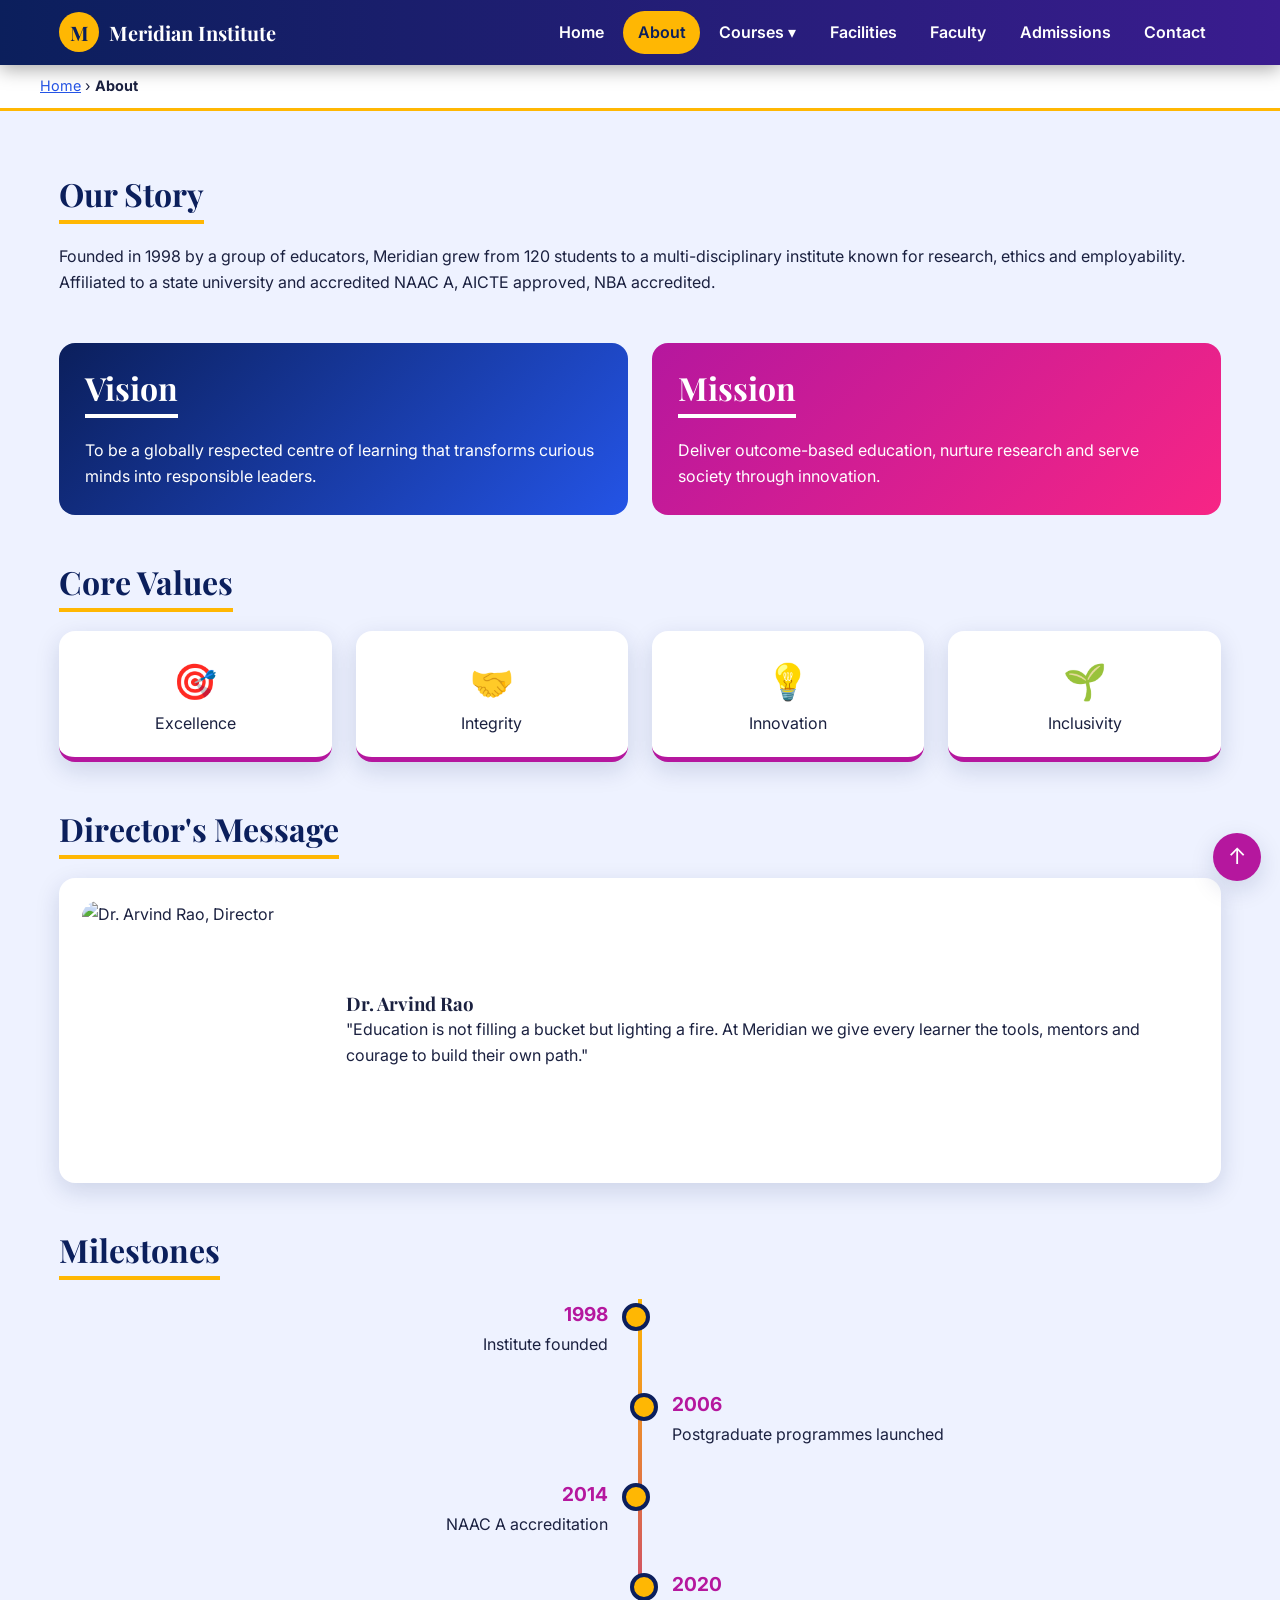
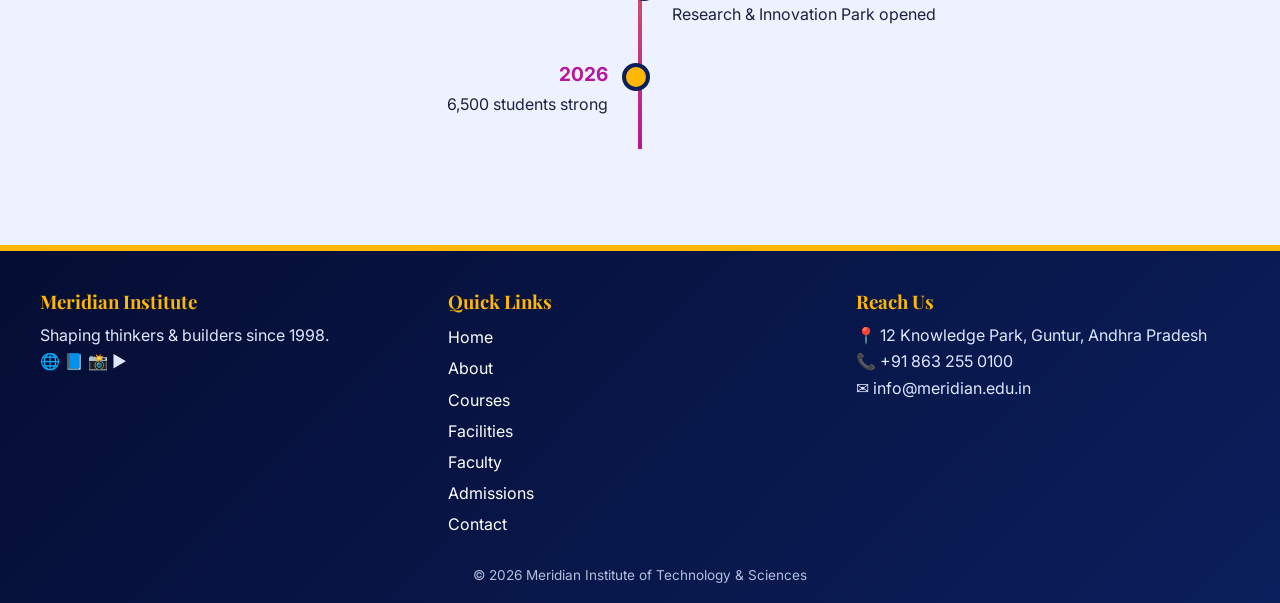
==== about.html @ 03dd06f4 "first commit" ====
<!DOCTYPE html><html lang="en"><head><meta charset="utf-8"><meta name="viewport" content="width=device-width,initial-scale=1"><title>About | Meridian Institute of Technology &amp; Sciences</title>
<link rel="preconnect" href="https://fonts.googleapis.com"><link href="https://fonts.googleapis.com/css2?family=Inter:wght@400;600;700&family=Playfair+Display:wght@700&display=swap" rel="stylesheet"><link rel="stylesheet" href="styles.css"></head>
<body><a id="top"></a><header><div class="bar"><a class="logo" href="index.html"><b>M</b>Meridian Institute</a>
<input type="checkbox" id="mt"><label class="burger" for="mt" aria-label="Menu">☰</label>
<nav aria-label="Main"><ul><li><a href="index.html">Home</a></li><li><a href="about.html" class="active">About</a></li>
<li class="dd"><a href="courses.html">Courses ▾</a><ul class="sub"><li><a href="courses.html">Undergraduate</a></li><li><a href="courses.html">Postgraduate</a></li><li><a href="courses.html">Diploma</a></li></ul></li>
<li><a href="facilities.html">Facilities</a></li><li><a href="faculty.html">Faculty</a></li><li><a href="admissions.html">Admissions</a></li><li><a href="contact.html">Contact</a></li></ul></nav></div></header>
<div class="crumb"><p><a href="index.html">Home</a> &rsaquo; <b>About</b></p></div>
<main><section><h2>Our Story</h2><p>Founded in 1998 by a group of educators, Meridian grew from 120 students to a multi-disciplinary institute known for research, ethics and employability. Affiliated to a state university and accredited NAAC A, AICTE approved, NBA accredited.</p></section>
<section class="vm"><div><h2 style="color:#fff;border-color:#fff">Vision</h2><p>To be a globally respected centre of learning that transforms curious minds into responsible leaders.</p></div><div><h2 style="color:#fff;border-color:#fff">Mission</h2><p>Deliver outcome-based education, nurture research and serve society through innovation.</p></div></section>
<section><h2>Core Values</h2><div class="g"><div class="info"><i>🎯</i>Excellence</div><div class="info"><i>🤝</i>Integrity</div><div class="info"><i>💡</i>Innovation</div><div class="info"><i>🌱</i>Inclusivity</div></div></section>
<section><h2>Director's Message</h2><div class="msg"><img src="https://images.unsplash.com/photo-1560250097-0b93528c311a?auto=format&fit=crop&w=500&q=70" alt="Dr. Arvind Rao, Director"><div><h3>Dr. Arvind Rao</h3><p>"Education is not filling a bucket but lighting a fire. At Meridian we give every learner the tools, mentors and courage to build their own path."</p></div></div></section>
<section><h2>Milestones</h2><ul class="tl"><li><b>1998</b><br>Institute founded</li><li><b>2006</b><br>Postgraduate programmes launched</li><li><b>2014</b><br>NAAC A accreditation</li><li><b>2020</b><br>Research &amp; Innovation Park opened</li><li><b>2026</b><br>6,500 students strong</li></ul></section></main>
<footer><div class="fg"><div><h3>Meridian Institute</h3><p>Shaping thinkers &amp; builders since 1998.</p><p>🌐 📘 📸 ▶️</p></div>
<div><h3>Quick Links</h3><a href="index.html">Home</a><a href="about.html">About</a><a href="courses.html">Courses</a><a href="facilities.html">Facilities</a><a href="faculty.html">Faculty</a><a href="admissions.html">Admissions</a><a href="contact.html">Contact</a></div>
<div><h3>Reach Us</h3><p>📍 12 Knowledge Park, Guntur, Andhra Pradesh</p><p>📞 +91 863 255 0100</p><p>✉️ info@meridian.edu.in</p></div></div>
<p class="cp">© 2026 Meridian Institute of Technology &amp; Sciences</p></footer><a class="btt" href="#top" aria-label="Back to top">↑</a></body></html>
---- styles.css ----
:root{--navy:#0b1f5c;--blue:#2454e6;--gold:#ffb703;--mar:#b5179e;--teal:#06b6a4;--bg:#eef2ff;--card:#fff;--tx:#1b2140;--r:16px;--sh:0 8px 24px rgba(11,31,92,.15)}
@media(prefers-color-scheme:dark){:root{--bg:#0a1030;--card:#151d4a;--tx:#e9edff}}
*{box-sizing:border-box;margin:0}html{scroll-behavior:smooth}
body{font:16px/1.65 Inter,system-ui,sans-serif;background:var(--bg);color:var(--tx);overflow-x:hidden}
h1,h2,h3{font-family:'Playfair Display',Georgia,serif;line-height:1.2}
img{max-width:100%;display:block;object-fit:cover}a{color:var(--blue)}
:focus-visible{outline:3px solid var(--gold);outline-offset:2px}
header{position:sticky;top:0;z-index:50;background:linear-gradient(90deg,var(--navy),#3a1c8f);backdrop-filter:blur(8px);box-shadow:0 4px 18px rgba(0,0,0,.35)}
.bar{max-width:1200px;margin:auto;padding:.7rem 1.2rem;display:flex;align-items:center;justify-content:space-between;flex-wrap:wrap}
.logo{color:#fff;text-decoration:none;font:700 1.25rem 'Playfair Display',serif;display:flex;gap:.6rem;align-items:center}
.logo b{background:var(--gold);color:var(--navy);width:40px;height:40px;border-radius:50%;display:grid;place-items:center}
#mt{display:none}.burger{display:none;color:#fff;font-size:1.8rem;cursor:pointer}
nav ul{list-style:none;padding:0;display:flex;gap:.3rem}nav li{position:relative}
nav a{color:#fff;text-decoration:none;padding:.5rem .9rem;border-radius:99px;display:block;font-weight:600;transition:.3s}
nav a:hover{background:rgba(255,255,255,.2)}nav a.active{background:var(--gold);color:var(--navy)}
.sub{position:absolute;top:100%;left:0;min-width:180px;background:var(--navy);border-radius:12px;padding:.4rem;opacity:0;visibility:hidden;transform:translateY(8px);transition:.3s}
.dd:hover .sub,.dd:focus-within .sub{opacity:1;visibility:visible;transform:none}
.crumb{background:var(--card);padding:.6rem 1.2rem;font-size:.9rem;border-bottom:3px solid var(--gold)}.crumb>*{max-width:1200px;margin:auto}
main{max-width:1200px;margin:auto;padding:1rem 1.2rem 3rem}
section{margin:3rem 0}h2{font-size:2rem;color:var(--navy);margin-bottom:1.2rem;padding-bottom:.4rem;border-bottom:4px solid var(--gold);display:inline-block}
@media(prefers-color-scheme:dark){h2{color:#fff}}
.hero{min-height:75vh;display:grid;place-items:center;text-align:center;color:#fff;padding:2rem;background:linear-gradient(135deg,rgba(11,31,92,.85),rgba(181,23,158,.6)),var(--img) center/cover}
.hero h1{font-size:clamp(2.2rem,6vw,4rem);animation:up 1s both}.hero p{font-size:1.3rem;margin:1rem 0 1.6rem;animation:up 1s .3s both}
.hero.s{min-height:38vh}
@keyframes up{from{opacity:0;transform:translateY(30px)}to{opacity:1;transform:none}}
.btn{display:inline-block;padding:.8rem 1.6rem;border-radius:99px;font-weight:700;text-decoration:none;border:2px solid var(--gold);background:var(--gold);color:var(--navy);margin:.3rem;transition:.3s;cursor:pointer;font-size:1rem}
.btn:hover{transform:translateY(-3px);box-shadow:0 8px 18px rgba(255,183,3,.5)}.btn:active{transform:none}
.btn.o{background:transparent;color:#fff}.btn.o:hover{background:#fff;color:var(--navy)}
.stats{display:flex;flex-wrap:wrap;background:linear-gradient(90deg,var(--mar),var(--blue),var(--teal));border-radius:var(--r);color:#fff;box-shadow:var(--sh);margin-top:-2.5rem;position:relative}
.stats div{flex:1;min-width:150px;text-align:center;padding:1.4rem}.stats b{display:block;font:700 2.4rem 'Playfair Display',serif;color:var(--gold)}
.g{display:grid;grid-template-columns:repeat(auto-fit,minmax(250px,1fr));gap:1.5rem}
.card{background:var(--card);border-radius:var(--r);overflow:hidden;box-shadow:var(--sh);border-top:5px solid var(--mar);transition:.35s;animation:up .8s both}
.card:nth-child(3n+2){border-color:var(--blue)}.card:nth-child(3n){border-color:var(--teal)}
.card:hover{transform:translateY(-8px);box-shadow:0 16px 34px rgba(36,84,230,.3)}
.card figure{overflow:hidden;height:190px;background:var(--navy)}.card img{width:100%;height:100%;transition:.5s}.card:hover img{transform:scale(1.12)}
.cb{padding:1.1rem}.cb h3{margin-bottom:.4rem;color:var(--blue)}.cb .btn{padding:.4rem 1.1rem;margin:.6rem 0 0}
.vm{display:grid;grid-template-columns:repeat(auto-fit,minmax(280px,1fr));gap:1.5rem}
.vm div{padding:1.6rem;border-radius:var(--r);color:#fff;background:linear-gradient(135deg,var(--navy),var(--blue))}.vm div+div{background:linear-gradient(135deg,var(--mar),#f72585)}
.note{background:var(--card);border-left:6px solid var(--gold);padding:1rem 1.4rem;border-radius:12px;box-shadow:var(--sh)}.note li{margin:.4rem 0 .4rem 1rem}
.msg{display:grid;grid-template-columns:240px 1fr;gap:1.5rem;align-items:center;background:var(--card);padding:1.4rem;border-radius:var(--r);box-shadow:var(--sh)}.msg img{border-radius:var(--r);height:260px;width:100%}
.tl{list-style:none;padding:0;position:relative}.tl:before{content:"";position:absolute;left:50%;width:4px;top:0;bottom:0;background:linear-gradient(var(--gold),var(--mar));transform:translateX(-50%)}
.tl li{width:50%;padding:0 2rem 2rem 0;text-align:right;position:relative}.tl li:nth-child(even){margin-left:50%;padding:0 0 2rem 2rem;text-align:left}
.tl li:before{content:"";position:absolute;right:-10px;top:4px;width:20px;height:20px;border-radius:50%;background:var(--gold);border:4px solid var(--navy)}.tl li:nth-child(even):before{right:auto;left:-10px}
.tl b{color:var(--mar);font-size:1.2rem}
.tabs>input{display:none}.tabs label{display:inline-block;padding:.7rem 1.5rem;background:var(--card);border-radius:99px 99px 0 0;cursor:pointer;font-weight:700;box-shadow:var(--sh)}
.tabs .p{display:none;padding-top:1.5rem}
#t1:checked~.p1,#t2:checked~.p2,#t3:checked~.p3{display:block}
#t1:checked~label[for=t1],#t2:checked~label[for=t2],#t3:checked~label[for=t3]{background:var(--mar);color:#fff}
.tw{overflow:auto;max-height:440px;border-radius:var(--r);box-shadow:var(--sh)}table{width:100%;border-collapse:collapse;background:var(--card);min-width:620px}
th{position:sticky;top:0;background:var(--navy);color:#fff;text-align:left}th,td{padding:.8rem 1rem}
tbody tr:nth-child(even){background:rgba(36,84,230,.09)}tbody tr:hover{background:var(--gold);color:var(--navy)}
.steps{list-style:none;padding:0;counter-reset:s;display:grid;grid-template-columns:repeat(auto-fit,minmax(200px,1fr));gap:1.2rem}
.steps li{counter-increment:s;background:var(--card);padding:2.6rem 1rem 1rem;border-radius:var(--r);position:relative;box-shadow:var(--sh)}
.steps li:before{content:counter(s);position:absolute;top:-14px;left:1rem;width:44px;height:44px;border-radius:50%;background:linear-gradient(135deg,var(--mar),var(--blue));color:#fff;display:grid;place-items:center;font:700 1.3rem serif}
.chk{list-style:none;padding:0;columns:2 240px}.chk li:before{content:"✅ "}.chk li{margin:.4rem 0}
form{background:var(--card);padding:1.6rem;border-radius:var(--r);box-shadow:var(--sh);display:grid;grid-template-columns:repeat(auto-fit,minmax(240px,1fr));gap:1rem;border-top:6px solid var(--teal)}
label{font-weight:600;display:block}.w{grid-column:1/-1}
input:not([type=radio],[type=checkbox]),select,textarea{width:100%;padding:.7rem;border:2px solid #b8c2e8;border-radius:10px;font:inherit;background:var(--bg);color:var(--tx);transition:.3s}
input:focus,select:focus,textarea:focus{border-color:var(--blue);box-shadow:0 0 0 4px rgba(36,84,230,.3);outline:0}
input:not(:placeholder-shown):valid,textarea:not(:placeholder-shown):valid{border-color:#16a34a;background:#dcfce7;color:#111}
input:not(:placeholder-shown):invalid,textarea:not(:placeholder-shown):invalid{border-color:#dc2626;background:#fee2e2;color:#111}
details{background:var(--card);margin:.6rem 0;border-radius:12px;box-shadow:var(--sh);border-left:6px solid var(--gold)}
summary{padding:1rem;cursor:pointer;font-weight:700;color:var(--mar)}details[open] summary{background:rgba(255,183,3,.2)}details p{padding:0 1rem 1rem}
.fc figure{position:relative}.ov{position:absolute;inset:0;background:linear-gradient(transparent,rgba(11,31,92,.95));color:#fff;padding:1rem;display:flex;align-items:flex-end;opacity:0;transition:.4s;font-size:.9rem}.fc:hover .ov,.fc:focus-within .ov{opacity:1}
.fc figure{height:250px}
.gal a img{height:170px;width:100%;border-radius:12px;transition:.3s}.gal a:hover img{transform:scale(1.05);box-shadow:var(--sh)}
.gal{display:grid;grid-template-columns:repeat(auto-fit,minmax(180px,1fr));gap:1rem}
.lbx{display:none;position:fixed;inset:0;z-index:99;background:rgba(5,10,40,.94);place-items:center}.lbx:target{display:grid}
.lbx img{max-height:80vh;border:6px solid var(--gold);border-radius:12px}.lbx a{color:#fff;font-size:1.3rem;display:block;text-align:center;margin-top:1rem}
.info{background:var(--card);padding:1.3rem;border-radius:var(--r);box-shadow:var(--sh);text-align:center;border-bottom:5px solid var(--mar)}.info i{font-size:2.2rem;font-style:normal;display:block}
iframe{width:100%;height:340px;border:0;border-radius:var(--r);box-shadow:var(--sh)}
footer{background:linear-gradient(135deg,#050d33,var(--navy));color:#dfe6ff;padding:2.5rem 1.2rem 1rem;border-top:6px solid var(--gold)}
.fg{max-width:1200px;margin:auto;display:grid;grid-template-columns:repeat(auto-fit,minmax(220px,1fr));gap:1.5rem}footer h3{color:var(--gold);margin-bottom:.5rem}footer a{color:#fff;display:block;text-decoration:none;padding:.15rem 0}footer a:hover{color:var(--gold)}
.cp{text-align:center;margin-top:1.5rem;font-size:.85rem;opacity:.8}
.btt{position:fixed;right:1.2rem;bottom:1.2rem;width:48px;height:48px;border-radius:50%;background:var(--mar);color:#fff;display:grid;place-items:center;text-decoration:none;font-size:1.4rem;box-shadow:var(--sh);z-index:40;transition:.3s}.btt:hover{background:var(--gold);color:var(--navy)}
@media(max-width:860px){.burger{display:block}nav{width:100%}nav ul{flex-direction:column;max-height:0;overflow:hidden;transition:max-height .5s}
#mt:checked~nav ul{max-height:600px}.sub{position:static;opacity:1;visibility:visible;transform:none;background:rgba(255,255,255,.1)}
.msg{grid-template-columns:1fr}.tl:before{left:12px}.tl li,.tl li:nth-child(even){width:100%;margin:0;padding:0 0 1.5rem 2.4rem;text-align:left}.tl li:before,.tl li:nth-child(even):before{left:2px;right:auto}}
@media print{header,footer,.btt,.crumb,.burger,form,iframe{display:none}body{background:#fff;color:#000}.tw{max-height:none;overflow:visible}th{background:#ddd;color:#000;position:static}}
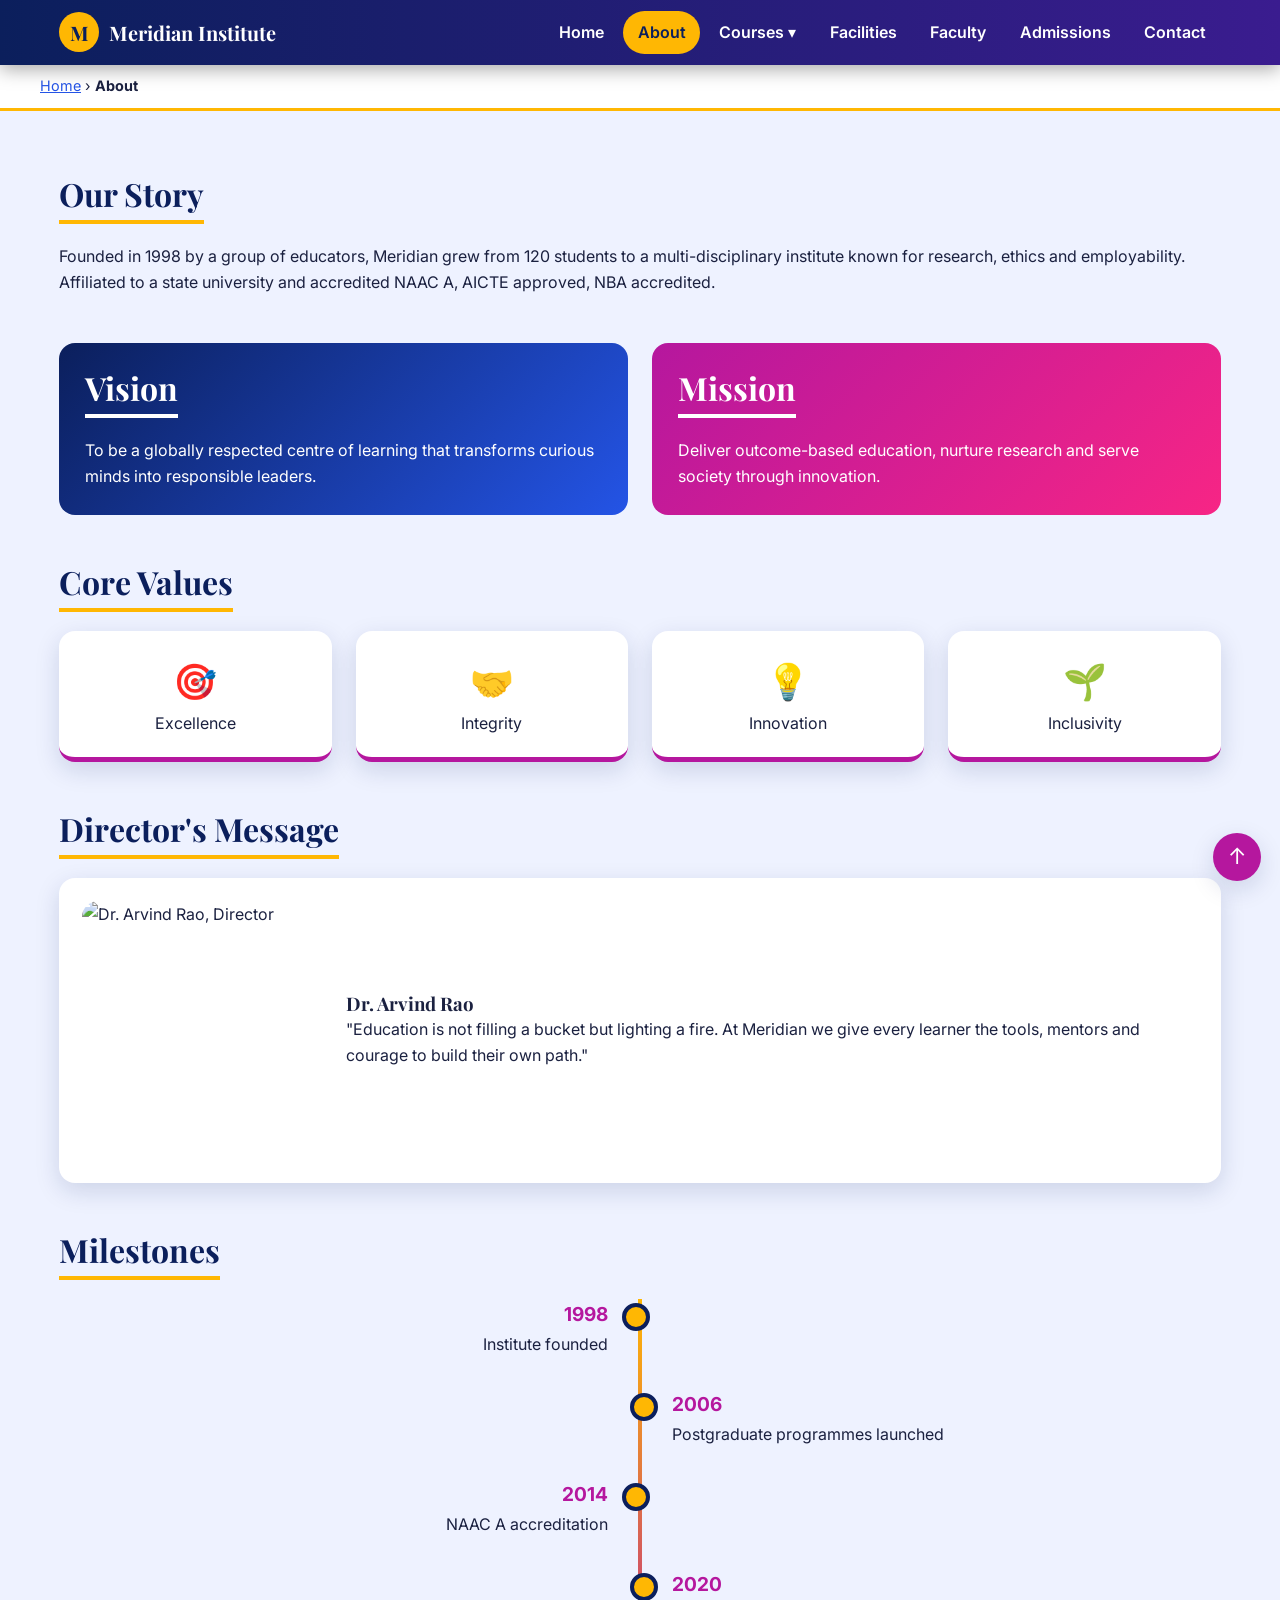
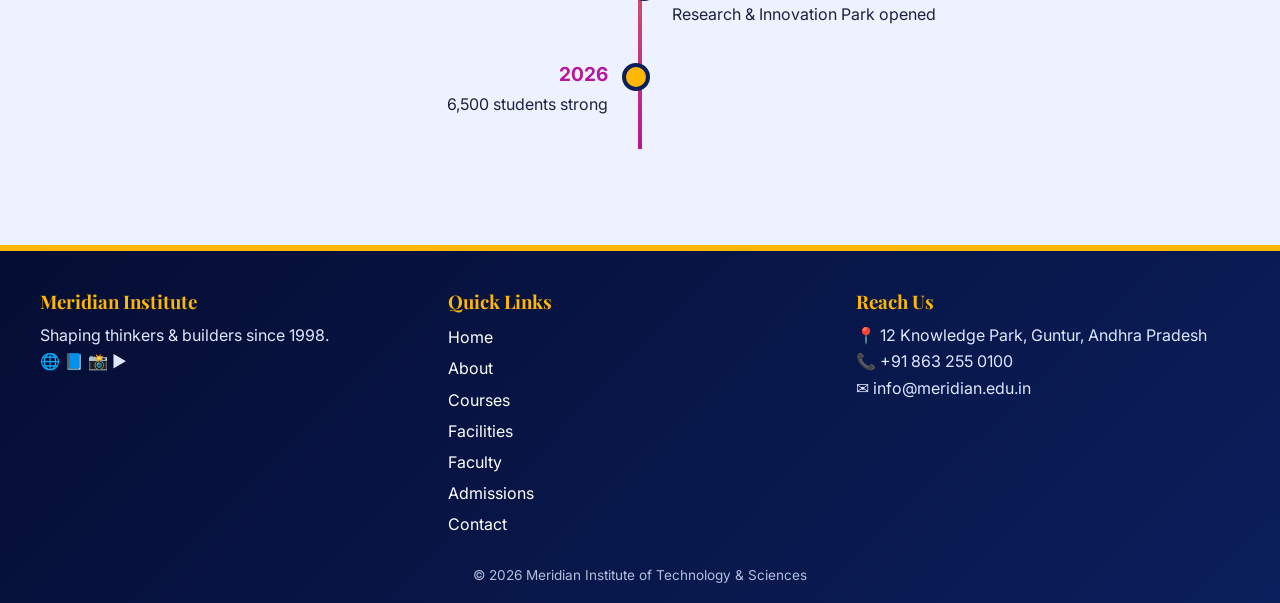
==== commit 7025c30d: "latest commit" ====
--- a/about.html
+++ b/about.html
@@ -1,17 +1,171 @@
-<!DOCTYPE html><html lang="en"><head><meta charset="utf-8"><meta name="viewport" content="width=device-width,initial-scale=1"><title>About | Meridian Institute of Technology &amp; Sciences</title>
-<link rel="preconnect" href="https://fonts.googleapis.com"><link href="https://fonts.googleapis.com/css2?family=Inter:wght@400;600;700&family=Playfair+Display:wght@700&display=swap" rel="stylesheet"><link rel="stylesheet" href="styles.css"></head>
-<body><a id="top"></a><header><div class="bar"><a class="logo" href="index.html"><b>M</b>Meridian Institute</a>
-<input type="checkbox" id="mt"><label class="burger" for="mt" aria-label="Menu">☰</label>
-<nav aria-label="Main"><ul><li><a href="index.html">Home</a></li><li><a href="about.html" class="active">About</a></li>
-<li class="dd"><a href="courses.html">Courses ▾</a><ul class="sub"><li><a href="courses.html">Undergraduate</a></li><li><a href="courses.html">Postgraduate</a></li><li><a href="courses.html">Diploma</a></li></ul></li>
-<li><a href="facilities.html">Facilities</a></li><li><a href="faculty.html">Faculty</a></li><li><a href="admissions.html">Admissions</a></li><li><a href="contact.html">Contact</a></li></ul></nav></div></header>
-<div class="crumb"><p><a href="index.html">Home</a> &rsaquo; <b>About</b></p></div>
-<main><section><h2>Our Story</h2><p>Founded in 1998 by a group of educators, Meridian grew from 120 students to a multi-disciplinary institute known for research, ethics and employability. Affiliated to a state university and accredited NAAC A, AICTE approved, NBA accredited.</p></section>
-<section class="vm"><div><h2 style="color:#fff;border-color:#fff">Vision</h2><p>To be a globally respected centre of learning that transforms curious minds into responsible leaders.</p></div><div><h2 style="color:#fff;border-color:#fff">Mission</h2><p>Deliver outcome-based education, nurture research and serve society through innovation.</p></div></section>
-<section><h2>Core Values</h2><div class="g"><div class="info"><i>🎯</i>Excellence</div><div class="info"><i>🤝</i>Integrity</div><div class="info"><i>💡</i>Innovation</div><div class="info"><i>🌱</i>Inclusivity</div></div></section>
-<section><h2>Director's Message</h2><div class="msg"><img src="https://images.unsplash.com/photo-1560250097-0b93528c311a?auto=format&fit=crop&w=500&q=70" alt="Dr. Arvind Rao, Director"><div><h3>Dr. Arvind Rao</h3><p>"Education is not filling a bucket but lighting a fire. At Meridian we give every learner the tools, mentors and courage to build their own path."</p></div></div></section>
-<section><h2>Milestones</h2><ul class="tl"><li><b>1998</b><br>Institute founded</li><li><b>2006</b><br>Postgraduate programmes launched</li><li><b>2014</b><br>NAAC A accreditation</li><li><b>2020</b><br>Research &amp; Innovation Park opened</li><li><b>2026</b><br>6,500 students strong</li></ul></section></main>
-<footer><div class="fg"><div><h3>Meridian Institute</h3><p>Shaping thinkers &amp; builders since 1998.</p><p>🌐 📘 📸 ▶️</p></div>
-<div><h3>Quick Links</h3><a href="index.html">Home</a><a href="about.html">About</a><a href="courses.html">Courses</a><a href="facilities.html">Facilities</a><a href="faculty.html">Faculty</a><a href="admissions.html">Admissions</a><a href="contact.html">Contact</a></div>
-<div><h3>Reach Us</h3><p>📍 12 Knowledge Park, Guntur, Andhra Pradesh</p><p>📞 +91 863 255 0100</p><p>✉️ info@meridian.edu.in</p></div></div>
-<p class="cp">© 2026 Meridian Institute of Technology &amp; Sciences</p></footer><a class="btt" href="#top" aria-label="Back to top">↑</a></body></html>
+<!doctype html>
+<html lang="en">
+  <head>
+    <meta charset="utf-8" />
+    <meta name="viewport" content="width=device-width,initial-scale=1" />
+    <title>About | Meridian Institute of Technology &amp; Sciences</title>
+    <link rel="preconnect" href="https://fonts.googleapis.com" />
+    <link
+      href="https://fonts.googleapis.com/css2?family=Inter:wght@400;600;700&family=Playfair+Display:wght@700&display=swap"
+      rel="stylesheet"
+    />
+    <link rel="stylesheet" href="styles.css" />
+  </head>
+  <body>
+    <a id="top"></a>
+    <header>
+      <div class="bar">
+        <a class="logo" href="index.html">
+          <b>M</b>
+          Meridian Institute
+        </a>
+        <input type="checkbox" id="mt" />
+        <label class="burger" for="mt" aria-label="Menu">☰</label>
+        <nav aria-label="Main">
+          <ul>
+            <li><a href="index.html">Home</a></li>
+            <li><a href="about.html" class="active">About</a></li>
+            <li class="dd">
+              <a href="courses.html">Courses ▾</a>
+              <ul class="sub">
+                <li><a href="courses.html">Undergraduate</a></li>
+                <li><a href="courses.html">Postgraduate</a></li>
+                <li><a href="courses.html">Diploma</a></li>
+              </ul>
+            </li>
+            <li><a href="facilities.html">Facilities</a></li>
+            <li><a href="faculty.html">Faculty</a></li>
+            <li><a href="admissions.html">Admissions</a></li>
+            <li><a href="contact.html">Contact</a></li>
+          </ul>
+        </nav>
+      </div>
+    </header>
+    <div class="crumb">
+      <p>
+        <a href="index.html">Home</a>
+        &rsaquo;
+        <b>About</b>
+      </p>
+    </div>
+    <main>
+      <section>
+        <h2>Our Story</h2>
+        <p>
+          Founded in 1998 by a group of educators, Meridian grew from 120 students to a
+          multi-disciplinary institute known for research, ethics and employability. Affiliated to a
+          state university and accredited NAAC A, AICTE approved, NBA accredited.
+        </p>
+      </section>
+      <section class="vm">
+        <div>
+          <h2 style="color: #fff; border-color: #fff">Vision</h2>
+          <p>
+            To be a globally respected centre of learning that transforms curious minds into
+            responsible leaders.
+          </p>
+        </div>
+        <div>
+          <h2 style="color: #fff; border-color: #fff">Mission</h2>
+          <p>
+            Deliver outcome-based education, nurture research and serve society through innovation.
+          </p>
+        </div>
+      </section>
+      <section>
+        <h2>Core Values</h2>
+        <div class="g">
+          <div class="info">
+            <i>🎯</i>
+            Excellence
+          </div>
+          <div class="info">
+            <i>🤝</i>
+            Integrity
+          </div>
+          <div class="info">
+            <i>💡</i>
+            Innovation
+          </div>
+          <div class="info">
+            <i>🌱</i>
+            Inclusivity
+          </div>
+        </div>
+      </section>
+      <section>
+        <h2>Director's Message</h2>
+        <div class="msg">
+          <img
+            src="https://randomuser.me/api/portraits/men/75.jpg"
+            alt="Dr. Arvind Rao, Director"
+          />
+          <div>
+            <h3>Dr. Arvind Rao</h3>
+            <p>
+              "Education is not filling a bucket but lighting a fire. At Meridian we give every
+              learner the tools, mentors and courage to build their own path."
+            </p>
+          </div>
+        </div>
+      </section>
+      <section>
+        <h2>Milestones</h2>
+        <ul class="tl">
+          <li>
+            <b>1998</b>
+            <br />
+            Institute founded
+          </li>
+          <li>
+            <b>2006</b>
+            <br />
+            Postgraduate programmes launched
+          </li>
+          <li>
+            <b>2014</b>
+            <br />
+            NAAC A accreditation
+          </li>
+          <li>
+            <b>2020</b>
+            <br />
+            Research &amp; Innovation Park opened
+          </li>
+          <li>
+            <b>2026</b>
+            <br />
+            6,500 students strong
+          </li>
+        </ul>
+      </section>
+    </main>
+    <footer>
+      <div class="fg">
+        <div>
+          <h3>Meridian Institute</h3>
+          <p>Shaping thinkers &amp; builders since 1998.</p>
+          <p>🌐 📘 📸 ▶️</p>
+        </div>
+        <div>
+          <h3>Quick Links</h3>
+          <a href="index.html">Home</a>
+          <a href="about.html">About</a>
+          <a href="courses.html">Courses</a>
+          <a href="facilities.html">Facilities</a>
+          <a href="faculty.html">Faculty</a>
+          <a href="admissions.html">Admissions</a>
+          <a href="contact.html">Contact</a>
+        </div>
+        <div>
+          <h3>Reach Us</h3>
+          <p>📍 12 Knowledge Park, Guntur, Andhra Pradesh</p>
+          <p>📞 +91 863 255 0100</p>
+          <p>✉️ info@meridian.edu.in</p>
+        </div>
+      </div>
+      <p class="cp">© 2026 Meridian Institute of Technology &amp; Sciences</p>
+    </footer>
+    <a class="btt" href="#top" aria-label="Back to top">↑</a>
+  </body>
+</html>
--- a/styles.css
+++ b/styles.css
@@ -1,79 +1,770 @@
-:root{--navy:#0b1f5c;--blue:#2454e6;--gold:#ffb703;--mar:#b5179e;--teal:#06b6a4;--bg:#eef2ff;--card:#fff;--tx:#1b2140;--r:16px;--sh:0 8px 24px rgba(11,31,92,.15)}
-@media(prefers-color-scheme:dark){:root{--bg:#0a1030;--card:#151d4a;--tx:#e9edff}}
-*{box-sizing:border-box;margin:0}html{scroll-behavior:smooth}
-body{font:16px/1.65 Inter,system-ui,sans-serif;background:var(--bg);color:var(--tx);overflow-x:hidden}
-h1,h2,h3{font-family:'Playfair Display',Georgia,serif;line-height:1.2}
-img{max-width:100%;display:block;object-fit:cover}a{color:var(--blue)}
-:focus-visible{outline:3px solid var(--gold);outline-offset:2px}
-header{position:sticky;top:0;z-index:50;background:linear-gradient(90deg,var(--navy),#3a1c8f);backdrop-filter:blur(8px);box-shadow:0 4px 18px rgba(0,0,0,.35)}
-.bar{max-width:1200px;margin:auto;padding:.7rem 1.2rem;display:flex;align-items:center;justify-content:space-between;flex-wrap:wrap}
-.logo{color:#fff;text-decoration:none;font:700 1.25rem 'Playfair Display',serif;display:flex;gap:.6rem;align-items:center}
-.logo b{background:var(--gold);color:var(--navy);width:40px;height:40px;border-radius:50%;display:grid;place-items:center}
-#mt{display:none}.burger{display:none;color:#fff;font-size:1.8rem;cursor:pointer}
-nav ul{list-style:none;padding:0;display:flex;gap:.3rem}nav li{position:relative}
-nav a{color:#fff;text-decoration:none;padding:.5rem .9rem;border-radius:99px;display:block;font-weight:600;transition:.3s}
-nav a:hover{background:rgba(255,255,255,.2)}nav a.active{background:var(--gold);color:var(--navy)}
-.sub{position:absolute;top:100%;left:0;min-width:180px;background:var(--navy);border-radius:12px;padding:.4rem;opacity:0;visibility:hidden;transform:translateY(8px);transition:.3s}
-.dd:hover .sub,.dd:focus-within .sub{opacity:1;visibility:visible;transform:none}
-.crumb{background:var(--card);padding:.6rem 1.2rem;font-size:.9rem;border-bottom:3px solid var(--gold)}.crumb>*{max-width:1200px;margin:auto}
-main{max-width:1200px;margin:auto;padding:1rem 1.2rem 3rem}
-section{margin:3rem 0}h2{font-size:2rem;color:var(--navy);margin-bottom:1.2rem;padding-bottom:.4rem;border-bottom:4px solid var(--gold);display:inline-block}
-@media(prefers-color-scheme:dark){h2{color:#fff}}
-.hero{min-height:75vh;display:grid;place-items:center;text-align:center;color:#fff;padding:2rem;background:linear-gradient(135deg,rgba(11,31,92,.85),rgba(181,23,158,.6)),var(--img) center/cover}
-.hero h1{font-size:clamp(2.2rem,6vw,4rem);animation:up 1s both}.hero p{font-size:1.3rem;margin:1rem 0 1.6rem;animation:up 1s .3s both}
-.hero.s{min-height:38vh}
-@keyframes up{from{opacity:0;transform:translateY(30px)}to{opacity:1;transform:none}}
-.btn{display:inline-block;padding:.8rem 1.6rem;border-radius:99px;font-weight:700;text-decoration:none;border:2px solid var(--gold);background:var(--gold);color:var(--navy);margin:.3rem;transition:.3s;cursor:pointer;font-size:1rem}
-.btn:hover{transform:translateY(-3px);box-shadow:0 8px 18px rgba(255,183,3,.5)}.btn:active{transform:none}
-.btn.o{background:transparent;color:#fff}.btn.o:hover{background:#fff;color:var(--navy)}
-.stats{display:flex;flex-wrap:wrap;background:linear-gradient(90deg,var(--mar),var(--blue),var(--teal));border-radius:var(--r);color:#fff;box-shadow:var(--sh);margin-top:-2.5rem;position:relative}
-.stats div{flex:1;min-width:150px;text-align:center;padding:1.4rem}.stats b{display:block;font:700 2.4rem 'Playfair Display',serif;color:var(--gold)}
-.g{display:grid;grid-template-columns:repeat(auto-fit,minmax(250px,1fr));gap:1.5rem}
-.card{background:var(--card);border-radius:var(--r);overflow:hidden;box-shadow:var(--sh);border-top:5px solid var(--mar);transition:.35s;animation:up .8s both}
-.card:nth-child(3n+2){border-color:var(--blue)}.card:nth-child(3n){border-color:var(--teal)}
-.card:hover{transform:translateY(-8px);box-shadow:0 16px 34px rgba(36,84,230,.3)}
-.card figure{overflow:hidden;height:190px;background:var(--navy)}.card img{width:100%;height:100%;transition:.5s}.card:hover img{transform:scale(1.12)}
-.cb{padding:1.1rem}.cb h3{margin-bottom:.4rem;color:var(--blue)}.cb .btn{padding:.4rem 1.1rem;margin:.6rem 0 0}
-.vm{display:grid;grid-template-columns:repeat(auto-fit,minmax(280px,1fr));gap:1.5rem}
-.vm div{padding:1.6rem;border-radius:var(--r);color:#fff;background:linear-gradient(135deg,var(--navy),var(--blue))}.vm div+div{background:linear-gradient(135deg,var(--mar),#f72585)}
-.note{background:var(--card);border-left:6px solid var(--gold);padding:1rem 1.4rem;border-radius:12px;box-shadow:var(--sh)}.note li{margin:.4rem 0 .4rem 1rem}
-.msg{display:grid;grid-template-columns:240px 1fr;gap:1.5rem;align-items:center;background:var(--card);padding:1.4rem;border-radius:var(--r);box-shadow:var(--sh)}.msg img{border-radius:var(--r);height:260px;width:100%}
-.tl{list-style:none;padding:0;position:relative}.tl:before{content:"";position:absolute;left:50%;width:4px;top:0;bottom:0;background:linear-gradient(var(--gold),var(--mar));transform:translateX(-50%)}
-.tl li{width:50%;padding:0 2rem 2rem 0;text-align:right;position:relative}.tl li:nth-child(even){margin-left:50%;padding:0 0 2rem 2rem;text-align:left}
-.tl li:before{content:"";position:absolute;right:-10px;top:4px;width:20px;height:20px;border-radius:50%;background:var(--gold);border:4px solid var(--navy)}.tl li:nth-child(even):before{right:auto;left:-10px}
-.tl b{color:var(--mar);font-size:1.2rem}
-.tabs>input{display:none}.tabs label{display:inline-block;padding:.7rem 1.5rem;background:var(--card);border-radius:99px 99px 0 0;cursor:pointer;font-weight:700;box-shadow:var(--sh)}
-.tabs .p{display:none;padding-top:1.5rem}
-#t1:checked~.p1,#t2:checked~.p2,#t3:checked~.p3{display:block}
-#t1:checked~label[for=t1],#t2:checked~label[for=t2],#t3:checked~label[for=t3]{background:var(--mar);color:#fff}
-.tw{overflow:auto;max-height:440px;border-radius:var(--r);box-shadow:var(--sh)}table{width:100%;border-collapse:collapse;background:var(--card);min-width:620px}
-th{position:sticky;top:0;background:var(--navy);color:#fff;text-align:left}th,td{padding:.8rem 1rem}
-tbody tr:nth-child(even){background:rgba(36,84,230,.09)}tbody tr:hover{background:var(--gold);color:var(--navy)}
-.steps{list-style:none;padding:0;counter-reset:s;display:grid;grid-template-columns:repeat(auto-fit,minmax(200px,1fr));gap:1.2rem}
-.steps li{counter-increment:s;background:var(--card);padding:2.6rem 1rem 1rem;border-radius:var(--r);position:relative;box-shadow:var(--sh)}
-.steps li:before{content:counter(s);position:absolute;top:-14px;left:1rem;width:44px;height:44px;border-radius:50%;background:linear-gradient(135deg,var(--mar),var(--blue));color:#fff;display:grid;place-items:center;font:700 1.3rem serif}
-.chk{list-style:none;padding:0;columns:2 240px}.chk li:before{content:"✅ "}.chk li{margin:.4rem 0}
-form{background:var(--card);padding:1.6rem;border-radius:var(--r);box-shadow:var(--sh);display:grid;grid-template-columns:repeat(auto-fit,minmax(240px,1fr));gap:1rem;border-top:6px solid var(--teal)}
-label{font-weight:600;display:block}.w{grid-column:1/-1}
-input:not([type=radio],[type=checkbox]),select,textarea{width:100%;padding:.7rem;border:2px solid #b8c2e8;border-radius:10px;font:inherit;background:var(--bg);color:var(--tx);transition:.3s}
-input:focus,select:focus,textarea:focus{border-color:var(--blue);box-shadow:0 0 0 4px rgba(36,84,230,.3);outline:0}
-input:not(:placeholder-shown):valid,textarea:not(:placeholder-shown):valid{border-color:#16a34a;background:#dcfce7;color:#111}
-input:not(:placeholder-shown):invalid,textarea:not(:placeholder-shown):invalid{border-color:#dc2626;background:#fee2e2;color:#111}
-details{background:var(--card);margin:.6rem 0;border-radius:12px;box-shadow:var(--sh);border-left:6px solid var(--gold)}
-summary{padding:1rem;cursor:pointer;font-weight:700;color:var(--mar)}details[open] summary{background:rgba(255,183,3,.2)}details p{padding:0 1rem 1rem}
-.fc figure{position:relative}.ov{position:absolute;inset:0;background:linear-gradient(transparent,rgba(11,31,92,.95));color:#fff;padding:1rem;display:flex;align-items:flex-end;opacity:0;transition:.4s;font-size:.9rem}.fc:hover .ov,.fc:focus-within .ov{opacity:1}
-.fc figure{height:250px}
-.gal a img{height:170px;width:100%;border-radius:12px;transition:.3s}.gal a:hover img{transform:scale(1.05);box-shadow:var(--sh)}
-.gal{display:grid;grid-template-columns:repeat(auto-fit,minmax(180px,1fr));gap:1rem}
-.lbx{display:none;position:fixed;inset:0;z-index:99;background:rgba(5,10,40,.94);place-items:center}.lbx:target{display:grid}
-.lbx img{max-height:80vh;border:6px solid var(--gold);border-radius:12px}.lbx a{color:#fff;font-size:1.3rem;display:block;text-align:center;margin-top:1rem}
-.info{background:var(--card);padding:1.3rem;border-radius:var(--r);box-shadow:var(--sh);text-align:center;border-bottom:5px solid var(--mar)}.info i{font-size:2.2rem;font-style:normal;display:block}
-iframe{width:100%;height:340px;border:0;border-radius:var(--r);box-shadow:var(--sh)}
-footer{background:linear-gradient(135deg,#050d33,var(--navy));color:#dfe6ff;padding:2.5rem 1.2rem 1rem;border-top:6px solid var(--gold)}
-.fg{max-width:1200px;margin:auto;display:grid;grid-template-columns:repeat(auto-fit,minmax(220px,1fr));gap:1.5rem}footer h3{color:var(--gold);margin-bottom:.5rem}footer a{color:#fff;display:block;text-decoration:none;padding:.15rem 0}footer a:hover{color:var(--gold)}
-.cp{text-align:center;margin-top:1.5rem;font-size:.85rem;opacity:.8}
-.btt{position:fixed;right:1.2rem;bottom:1.2rem;width:48px;height:48px;border-radius:50%;background:var(--mar);color:#fff;display:grid;place-items:center;text-decoration:none;font-size:1.4rem;box-shadow:var(--sh);z-index:40;transition:.3s}.btt:hover{background:var(--gold);color:var(--navy)}
-@media(max-width:860px){.burger{display:block}nav{width:100%}nav ul{flex-direction:column;max-height:0;overflow:hidden;transition:max-height .5s}
-#mt:checked~nav ul{max-height:600px}.sub{position:static;opacity:1;visibility:visible;transform:none;background:rgba(255,255,255,.1)}
-.msg{grid-template-columns:1fr}.tl:before{left:12px}.tl li,.tl li:nth-child(even){width:100%;margin:0;padding:0 0 1.5rem 2.4rem;text-align:left}.tl li:before,.tl li:nth-child(even):before{left:2px;right:auto}}
-@media print{header,footer,.btt,.crumb,.burger,form,iframe{display:none}body{background:#fff;color:#000}.tw{max-height:none;overflow:visible}th{background:#ddd;color:#000;position:static}}
+:root {
+  --navy: #0b1f5c;
+  --blue: #2454e6;
+  --gold: #ffb703;
+  --mar: #b5179e;
+  --teal: #06b6a4;
+  --bg: #eef2ff;
+  --card: #fff;
+  --tx: #1b2140;
+  --r: 16px;
+  --sh: 0 8px 24px rgba(11, 31, 92, 0.15);
+}
+@media (prefers-color-scheme: dark) {
+  :root {
+    --bg: #0a1030;
+    --card: #151d4a;
+    --tx: #e9edff;
+  }
+}
+* {
+  box-sizing: border-box;
+  margin: 0;
+}
+html {
+  scroll-behavior: smooth;
+}
+body {
+  font:
+    16px/1.65 Inter,
+    system-ui,
+    sans-serif;
+  background: var(--bg);
+  color: var(--tx);
+  overflow-x: hidden;
+}
+h1,
+h2,
+h3 {
+  font-family: "Playfair Display", Georgia, serif;
+  line-height: 1.2;
+}
+img {
+  max-width: 100%;
+  display: block;
+  object-fit: cover;
+}
+a {
+  color: var(--blue);
+}
+:focus-visible {
+  outline: 3px solid var(--gold);
+  outline-offset: 2px;
+}
+header {
+  position: sticky;
+  top: 0;
+  z-index: 50;
+  background: linear-gradient(90deg, var(--navy), #3a1c8f);
+  backdrop-filter: blur(8px);
+  box-shadow: 0 4px 18px rgba(0, 0, 0, 0.35);
+}
+.bar {
+  max-width: 1200px;
+  margin: auto;
+  padding: 0.7rem 1.2rem;
+  display: flex;
+  align-items: center;
+  justify-content: space-between;
+  flex-wrap: wrap;
+}
+.logo {
+  color: #fff;
+  text-decoration: none;
+  font:
+    700 1.25rem "Playfair Display",
+    serif;
+  display: flex;
+  gap: 0.6rem;
+  align-items: center;
+}
+.logo b {
+  background: var(--gold);
+  color: var(--navy);
+  width: 40px;
+  height: 40px;
+  border-radius: 50%;
+  display: grid;
+  place-items: center;
+}
+#mt {
+  display: none;
+}
+.burger {
+  display: none;
+  color: #fff;
+  font-size: 1.8rem;
+  cursor: pointer;
+}
+nav ul {
+  list-style: none;
+  padding: 0;
+  display: flex;
+  gap: 0.3rem;
+}
+nav li {
+  position: relative;
+}
+nav a {
+  color: #fff;
+  text-decoration: none;
+  padding: 0.5rem 0.9rem;
+  border-radius: 99px;
+  display: block;
+  font-weight: 600;
+  transition: 0.3s;
+}
+nav a:hover {
+  background: rgba(255, 255, 255, 0.2);
+}
+nav a.active {
+  background: var(--gold);
+  color: var(--navy);
+}
+.sub {
+  flex-direction: column;
+  position: absolute;
+  top: 100%;
+  left: 0;
+  min-width: 180px;
+  background: var(--navy);
+  border-radius: 12px;
+  padding: 0.4rem;
+  opacity: 0;
+  visibility: hidden;
+  transform: translateY(8px);
+  transition: 0.3s;
+}
+.dd:hover .sub,
+.dd:focus-within .sub {
+  opacity: 1;
+  visibility: visible;
+  transform: none;
+}
+.crumb {
+  background: var(--card);
+  padding: 0.6rem 1.2rem;
+  font-size: 0.9rem;
+  border-bottom: 3px solid var(--gold);
+}
+.crumb > * {
+  max-width: 1200px;
+  margin: auto;
+}
+main {
+  max-width: 1200px;
+  margin: auto;
+  padding: 1rem 1.2rem 3rem;
+}
+section {
+  margin: 3rem 0;
+}
+h2 {
+  font-size: 2rem;
+  color: var(--navy);
+  margin-bottom: 1.2rem;
+  padding-bottom: 0.4rem;
+  border-bottom: 4px solid var(--gold);
+  display: inline-block;
+}
+@media (prefers-color-scheme: dark) {
+  h2 {
+    color: #fff;
+  }
+}
+.hero {
+  min-height: 75vh;
+  display: grid;
+  place-items: center;
+  text-align: center;
+  color: #fff;
+  padding: 2rem;
+  background:
+    linear-gradient(135deg, rgba(11, 31, 92, 0.85), rgba(181, 23, 158, 0.6)),
+    var(--img) center/cover;
+}
+.hero h1 {
+  font-size: clamp(2.2rem, 6vw, 4rem);
+  animation: up 1s both;
+}
+.hero p {
+  font-size: 1.3rem;
+  margin: 1rem 0 1.6rem;
+  animation: up 1s 0.3s both;
+}
+.hero.s {
+  min-height: 38vh;
+}
+@keyframes up {
+  from {
+    opacity: 0;
+    transform: translateY(30px);
+  }
+  to {
+    opacity: 1;
+    transform: none;
+  }
+}
+.btn {
+  display: inline-block;
+  padding: 0.8rem 1.6rem;
+  border-radius: 99px;
+  font-weight: 700;
+  text-decoration: none;
+  border: 2px solid var(--gold);
+  background: var(--gold);
+  color: var(--navy);
+  margin: 0.3rem;
+  transition: 0.3s;
+  cursor: pointer;
+  font-size: 1rem;
+}
+.btn:hover {
+  transform: translateY(-3px);
+  box-shadow: 0 8px 18px rgba(255, 183, 3, 0.5);
+}
+.btn:active {
+  transform: none;
+}
+.btn.o {
+  background: transparent;
+  color: #fff;
+}
+.btn.o:hover {
+  background: #fff;
+  color: var(--navy);
+}
+.stats {
+  display: flex;
+  flex-wrap: wrap;
+  background: linear-gradient(90deg, var(--mar), var(--blue), var(--teal));
+  border-radius: var(--r);
+  color: #fff;
+  box-shadow: var(--sh);
+  margin-top: -2.5rem;
+  position: relative;
+}
+.stats div {
+  flex: 1;
+  min-width: 150px;
+  text-align: center;
+  padding: 1.4rem;
+}
+.stats b {
+  display: block;
+  font:
+    700 2.4rem "Playfair Display",
+    serif;
+  color: var(--gold);
+}
+.g {
+  display: grid;
+  grid-template-columns: repeat(auto-fit, minmax(250px, 1fr));
+  gap: 1.5rem;
+}
+.card {
+  background: var(--card);
+  border-radius: var(--r);
+  overflow: hidden;
+  box-shadow: var(--sh);
+  border-top: 5px solid var(--mar);
+  transition: 0.35s;
+  animation: up 0.8s both;
+}
+.card:nth-child(3n + 2) {
+  border-color: var(--blue);
+}
+.card:nth-child(3n) {
+  border-color: var(--teal);
+}
+.card:hover {
+  transform: translateY(-8px);
+  box-shadow: 0 16px 34px rgba(36, 84, 230, 0.3);
+}
+.card figure {
+  overflow: hidden;
+  height: 190px;
+  background: var(--navy);
+}
+.card img {
+  width: 100%;
+  height: 100%;
+  transition: 0.5s;
+}
+.card:hover img {
+  transform: scale(1.12);
+}
+.cb {
+  padding: 1.1rem;
+}
+.cb h3 {
+  margin-bottom: 0.4rem;
+  color: var(--blue);
+}
+.cb .btn {
+  padding: 0.4rem 1.1rem;
+  margin: 0.6rem 0 0;
+}
+.vm {
+  display: grid;
+  grid-template-columns: repeat(auto-fit, minmax(280px, 1fr));
+  gap: 1.5rem;
+}
+.vm div {
+  padding: 1.6rem;
+  border-radius: var(--r);
+  color: #fff;
+  background: linear-gradient(135deg, var(--navy), var(--blue));
+}
+.vm div + div {
+  background: linear-gradient(135deg, var(--mar), #f72585);
+}
+.note {
+  background: var(--card);
+  border-left: 6px solid var(--gold);
+  padding: 1rem 1.4rem;
+  border-radius: 12px;
+  box-shadow: var(--sh);
+}
+.note li {
+  margin: 0.4rem 0 0.4rem 1rem;
+}
+.msg {
+  display: grid;
+  grid-template-columns: 240px 1fr;
+  gap: 1.5rem;
+  align-items: center;
+  background: var(--card);
+  padding: 1.4rem;
+  border-radius: var(--r);
+  box-shadow: var(--sh);
+}
+.msg img {
+  border-radius: var(--r);
+  height: 260px;
+  width: 100%;
+}
+.tl {
+  list-style: none;
+  padding: 0;
+  position: relative;
+}
+.tl:before {
+  content: "";
+  position: absolute;
+  left: 50%;
+  width: 4px;
+  top: 0;
+  bottom: 0;
+  background: linear-gradient(var(--gold), var(--mar));
+  transform: translateX(-50%);
+}
+.tl li {
+  width: 50%;
+  padding: 0 2rem 2rem 0;
+  text-align: right;
+  position: relative;
+}
+.tl li:nth-child(even) {
+  margin-left: 50%;
+  padding: 0 0 2rem 2rem;
+  text-align: left;
+}
+.tl li:before {
+  content: "";
+  position: absolute;
+  right: -10px;
+  top: 4px;
+  width: 20px;
+  height: 20px;
+  border-radius: 50%;
+  background: var(--gold);
+  border: 4px solid var(--navy);
+}
+.tl li:nth-child(even):before {
+  right: auto;
+  left: -10px;
+}
+.tl b {
+  color: var(--mar);
+  font-size: 1.2rem;
+}
+.tabs > input {
+  display: none;
+}
+.tabs label {
+  display: inline-block;
+  padding: 0.7rem 1.5rem;
+  background: var(--card);
+  border-radius: 99px 99px 0 0;
+  cursor: pointer;
+  font-weight: 700;
+  box-shadow: var(--sh);
+}
+.tabs .p {
+  display: none;
+  padding-top: 1.5rem;
+}
+#t1:checked ~ .p1,
+#t2:checked ~ .p2,
+#t3:checked ~ .p3 {
+  display: grid;
+}
+#t1:checked ~ label[for="t1"],
+#t2:checked ~ label[for="t2"],
+#t3:checked ~ label[for="t3"] {
+  background: var(--mar);
+  color: #fff;
+}
+.tw {
+  overflow: auto;
+  max-height: 440px;
+  border-radius: var(--r);
+  box-shadow: var(--sh);
+}
+table {
+  width: 100%;
+  border-collapse: collapse;
+  background: var(--card);
+  min-width: 620px;
+}
+th {
+  position: sticky;
+  top: 0;
+  background: var(--navy);
+  color: #fff;
+  text-align: left;
+}
+th,
+td {
+  padding: 0.8rem 1rem;
+}
+tbody tr:nth-child(even) {
+  background: rgba(36, 84, 230, 0.09);
+}
+tbody tr:hover {
+  background: var(--gold);
+  color: var(--navy);
+}
+.steps {
+  list-style: none;
+  padding: 0;
+  counter-reset: s;
+  display: grid;
+  grid-template-columns: repeat(auto-fit, minmax(200px, 1fr));
+  gap: 1.2rem;
+}
+.steps li {
+  counter-increment: s;
+  background: var(--card);
+  padding: 2.6rem 1rem 1rem;
+  border-radius: var(--r);
+  position: relative;
+  box-shadow: var(--sh);
+}
+.steps li:before {
+  content: counter(s);
+  position: absolute;
+  top: -14px;
+  left: 1rem;
+  width: 44px;
+  height: 44px;
+  border-radius: 50%;
+  background: linear-gradient(135deg, var(--mar), var(--blue));
+  color: #fff;
+  display: grid;
+  place-items: center;
+  font: 700 1.3rem serif;
+}
+.chk {
+  list-style: none;
+  padding: 0;
+  columns: 2 240px;
+}
+.chk li:before {
+  content: "✅ ";
+}
+.chk li {
+  margin: 0.4rem 0;
+}
+form {
+  background: var(--card);
+  padding: 1.6rem;
+  border-radius: var(--r);
+  box-shadow: var(--sh);
+  display: grid;
+  grid-template-columns: repeat(auto-fit, minmax(240px, 1fr));
+  gap: 1rem;
+  border-top: 6px solid var(--teal);
+}
+label {
+  font-weight: 600;
+  display: block;
+}
+.w {
+  grid-column: 1/-1;
+}
+input:not([type="radio"], [type="checkbox"]),
+select,
+textarea {
+  width: 100%;
+  padding: 0.7rem;
+  border: 2px solid #b8c2e8;
+  border-radius: 10px;
+  font: inherit;
+  background: var(--bg);
+  color: var(--tx);
+  transition: 0.3s;
+}
+input:focus,
+select:focus,
+textarea:focus {
+  border-color: var(--blue);
+  box-shadow: 0 0 0 4px rgba(36, 84, 230, 0.3);
+  outline: 0;
+}
+input:not(:placeholder-shown):valid,
+textarea:not(:placeholder-shown):valid {
+  border-color: #16a34a;
+  background: #dcfce7;
+  color: #111;
+}
+input:not(:placeholder-shown):invalid,
+textarea:not(:placeholder-shown):invalid {
+  border-color: #dc2626;
+  background: #fee2e2;
+  color: #111;
+}
+details {
+  background: var(--card);
+  margin: 0.6rem 0;
+  border-radius: 12px;
+  box-shadow: var(--sh);
+  border-left: 6px solid var(--gold);
+}
+summary {
+  padding: 1rem;
+  cursor: pointer;
+  font-weight: 700;
+  color: var(--mar);
+}
+details[open] summary {
+  background: rgba(255, 183, 3, 0.2);
+}
+details p {
+  padding: 0 1rem 1rem;
+}
+.fc figure {
+  position: relative;
+}
+.ov {
+  position: absolute;
+  inset: 0;
+  background: linear-gradient(transparent, rgba(11, 31, 92, 0.95));
+  color: #fff;
+  padding: 1rem;
+  display: flex;
+  align-items: flex-end;
+  opacity: 0;
+  transition: 0.4s;
+  font-size: 0.9rem;
+}
+.fc:hover .ov,
+.fc:focus-within .ov {
+  opacity: 1;
+}
+.fc figure {
+  height: 250px;
+}
+.gal a img {
+  height: 170px;
+  width: 100%;
+  border-radius: 12px;
+  transition: 0.3s;
+}
+.gal a:hover img {
+  transform: scale(1.05);
+  box-shadow: var(--sh);
+}
+.gal {
+  display: grid;
+  grid-template-columns: repeat(auto-fit, minmax(180px, 1fr));
+  gap: 1rem;
+}
+.lbx {
+  display: none;
+  position: fixed;
+  inset: 0;
+  z-index: 99;
+  background: rgba(5, 10, 40, 0.94);
+  place-items: center;
+}
+.lbx:target {
+  display: grid;
+}
+.lbx img {
+  max-height: 80vh;
+  border: 6px solid var(--gold);
+  border-radius: 12px;
+}
+.lbx a {
+  color: #fff;
+  font-size: 1.3rem;
+  display: block;
+  text-align: center;
+  margin-top: 1rem;
+}
+.info {
+  background: var(--card);
+  padding: 1.3rem;
+  border-radius: var(--r);
+  box-shadow: var(--sh);
+  text-align: center;
+  border-bottom: 5px solid var(--mar);
+}
+.info i {
+  font-size: 2.2rem;
+  font-style: normal;
+  display: block;
+}
+iframe {
+  width: 100%;
+  height: 340px;
+  border: 0;
+  border-radius: var(--r);
+  box-shadow: var(--sh);
+}
+footer {
+  background: linear-gradient(135deg, #050d33, var(--navy));
+  color: #dfe6ff;
+  padding: 2.5rem 1.2rem 1rem;
+  border-top: 6px solid var(--gold);
+}
+.fg {
+  max-width: 1200px;
+  margin: auto;
+  display: grid;
+  grid-template-columns: repeat(auto-fit, minmax(220px, 1fr));
+  gap: 1.5rem;
+}
+footer h3 {
+  color: var(--gold);
+  margin-bottom: 0.5rem;
+}
+footer a {
+  color: #fff;
+  display: block;
+  text-decoration: none;
+  padding: 0.15rem 0;
+}
+footer a:hover {
+  color: var(--gold);
+}
+.cp {
+  text-align: center;
+  margin-top: 1.5rem;
+  font-size: 0.85rem;
+  opacity: 0.8;
+}
+.btt {
+  position: fixed;
+  right: 1.2rem;
+  bottom: 1.2rem;
+  width: 48px;
+  height: 48px;
+  border-radius: 50%;
+  background: var(--mar);
+  color: #fff;
+  display: grid;
+  place-items: center;
+  text-decoration: none;
+  font-size: 1.4rem;
+  box-shadow: var(--sh);
+  z-index: 40;
+  transition: 0.3s;
+}
+.btt:hover {
+  background: var(--gold);
+  color: var(--navy);
+}
+@media (max-width: 860px) {
+  .burger {
+    display: block;
+  }
+  nav {
+    width: 100%;
+  }
+  nav ul {
+    flex-direction: column;
+    max-height: 0;
+    overflow: hidden;
+    transition: max-height 0.5s;
+  }
+  #mt:checked ~ nav ul {
+    max-height: 600px;
+  }
+  .sub {
+    position: static;
+    opacity: 1;
+    visibility: visible;
+    transform: none;
+    background: rgba(255, 255, 255, 0.1);
+  }
+  .msg {
+    grid-template-columns: 1fr;
+  }
+  .tl:before {
+    left: 12px;
+  }
+  .tl li,
+  .tl li:nth-child(even) {
+    width: 100%;
+    margin: 0;
+    padding: 0 0 1.5rem 2.4rem;
+    text-align: left;
+  }
+  .tl li:before,
+  .tl li:nth-child(even):before {
+    left: 2px;
+    right: auto;
+  }
+}
+@media print {
+  header,
+  footer,
+  .btt,
+  .crumb,
+  .burger,
+  form,
+  iframe {
+    display: none;
+  }
+  body {
+    background: #fff;
+    color: #000;
+  }
+  .tw {
+    max-height: none;
+    overflow: visible;
+  }
+  th {
+    background: #ddd;
+    color: #000;
+    position: static;
+  }
+}
+
+@media (prefers-color-scheme: dark) {
+  a {
+    color: #8fb0ff;
+  }
+  .cb h3 {
+    color: #8fb0ff;
+  }
+  summary {
+    color: #ff8fd8;
+  }
+  .tl b {
+    color: #ff8fd8;
+  }
+}
